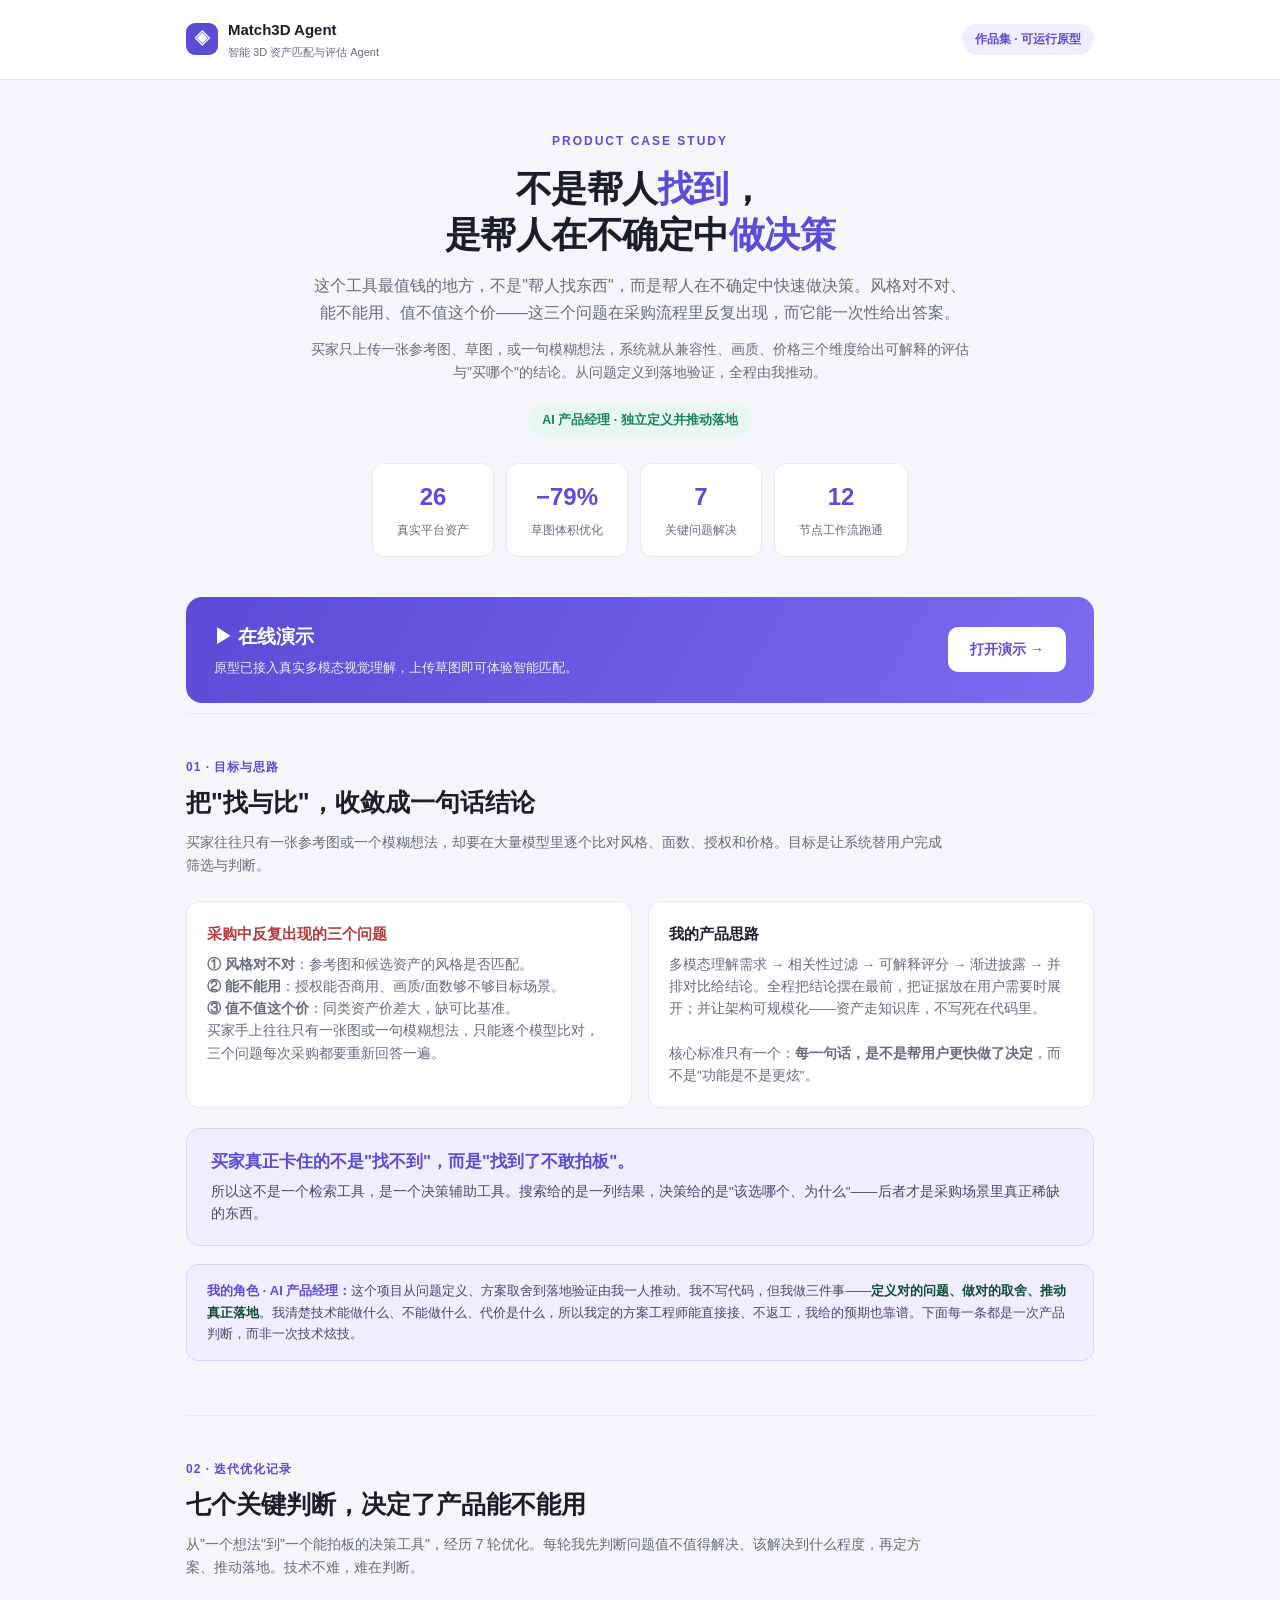
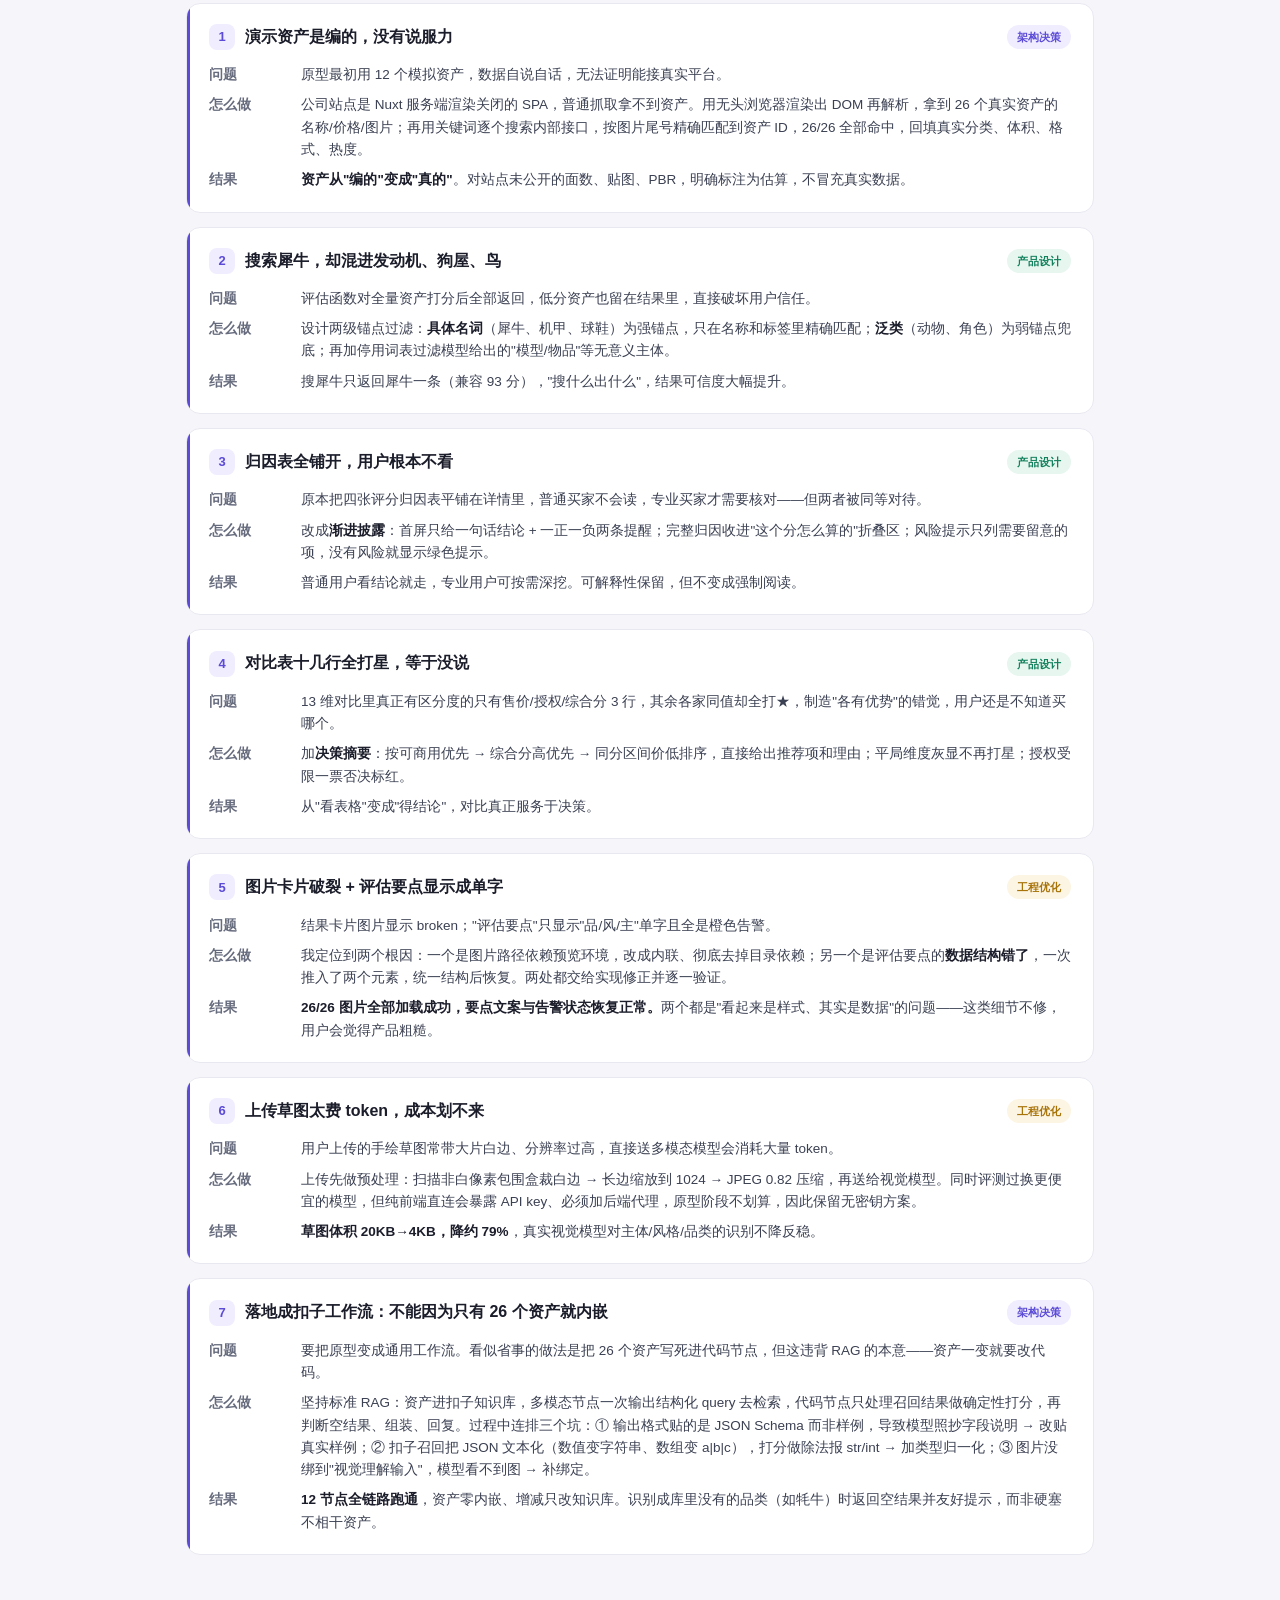
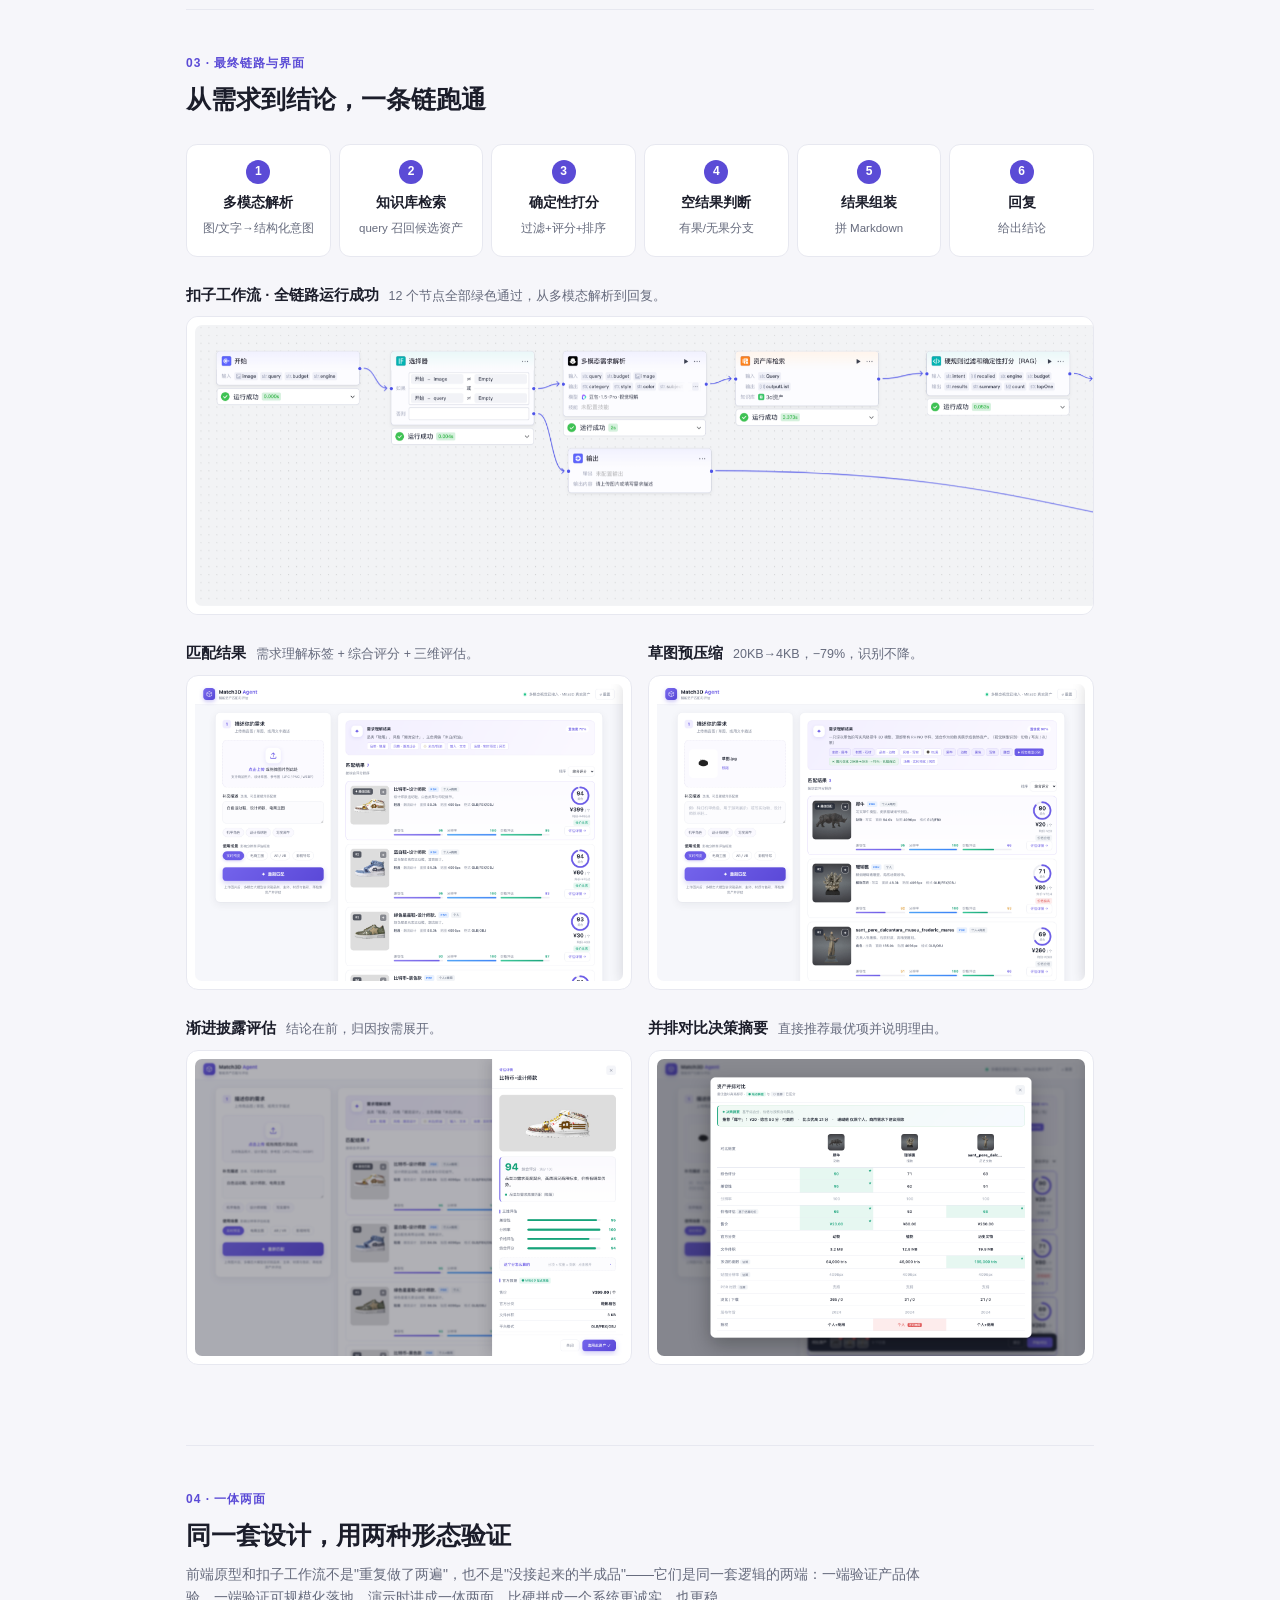
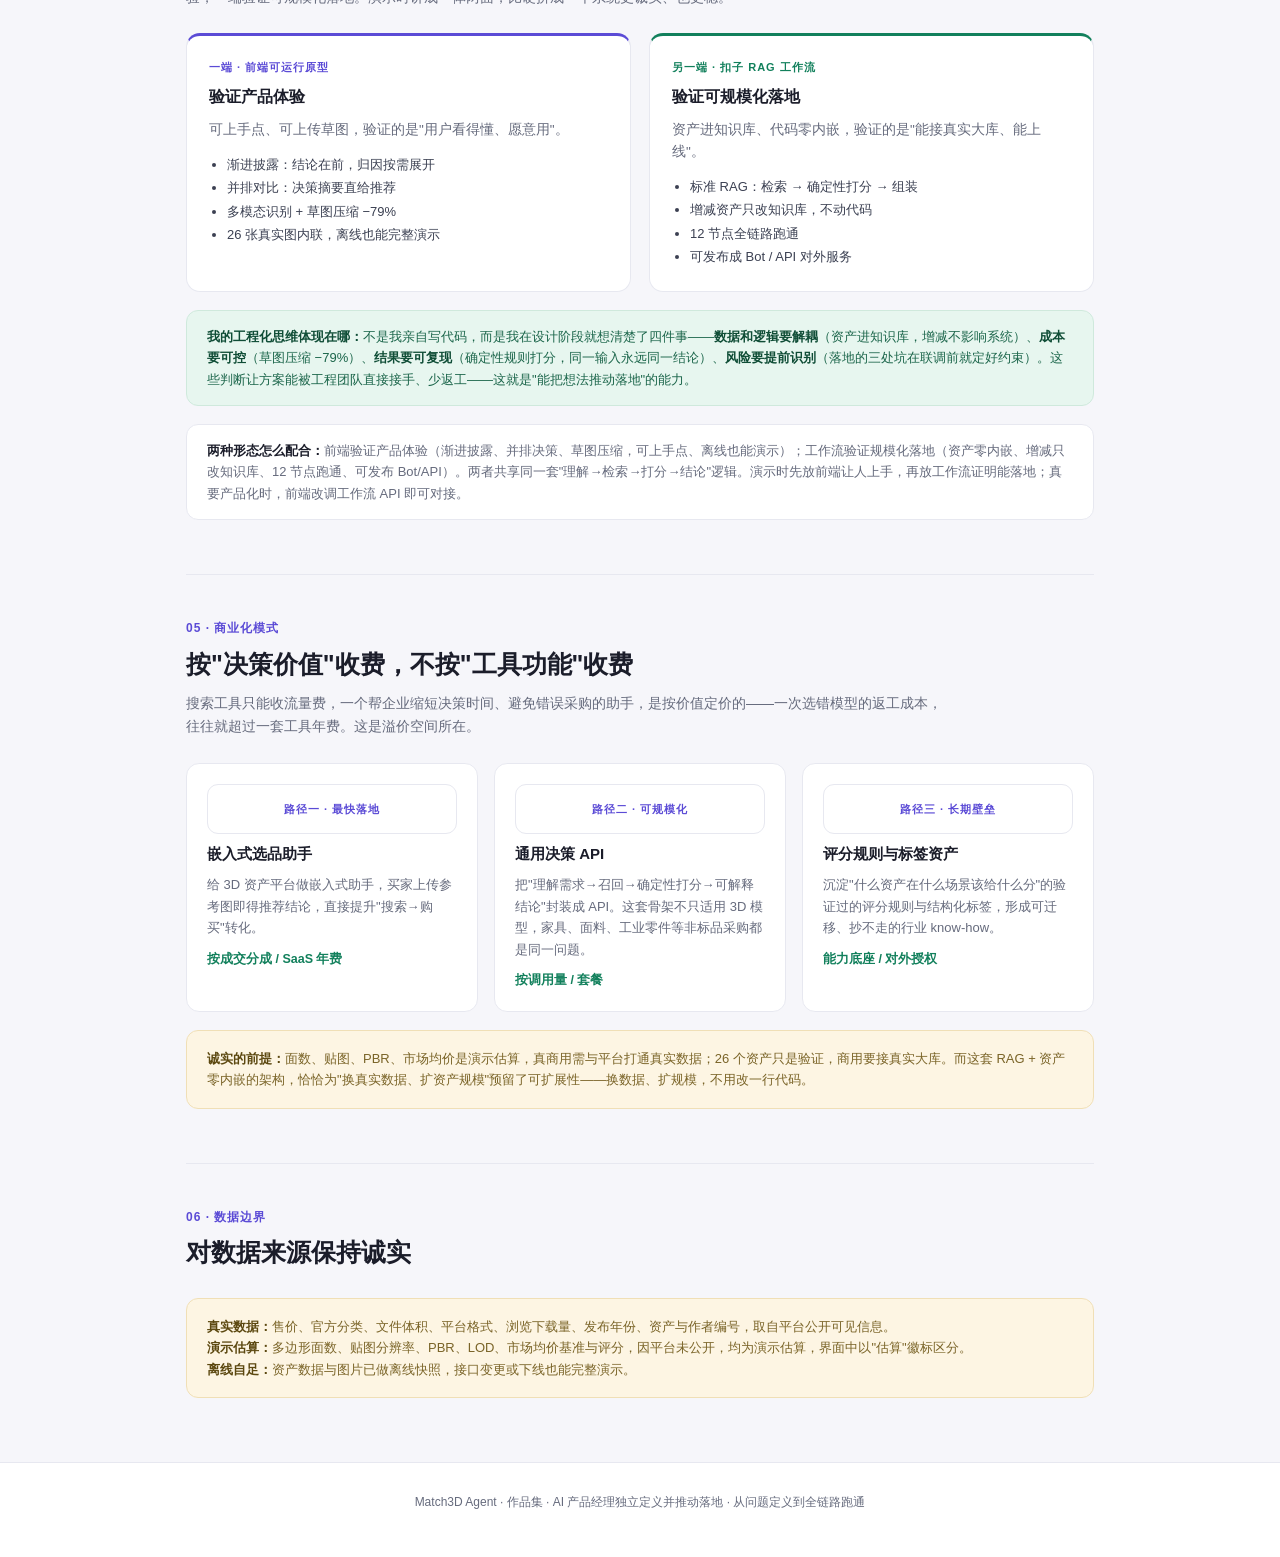
==== portfolio/index.html @ c308dc73 "Add files via upload" ====
<!DOCTYPE html>
<html lang="zh-CN">
<head>
<meta charset="UTF-8">
<meta name="viewport" content="width=device-width, initial-scale=1.0">
<title>Match3D Agent · 作品集 | 智能 3D 资产匹配与评估</title>
<style>
  :root{
    --ink:#1b1d2a; --muted:#666b7d; --line:#e7e8f0; --primary:#5b4bd6;
    --primary-soft:#f0edff; --green:#12805c; --green-soft:#e7f6ef;
    --amber:#a8740a; --amber-soft:#fdf5e3; --bg:#f6f6fa; --white:#fff;
  }
  *{box-sizing:border-box}
  body{margin:0;background:var(--bg);color:var(--ink);
    font-family:-apple-system,BlinkMacSystemFont,"Segoe UI","PingFang SC","Microsoft YaHei",sans-serif;
    line-height:1.65;-webkit-font-smoothing:antialiased}
  .wrap{max-width:960px;margin:0 auto;padding:0 26px}

  header{background:var(--white);border-bottom:1px solid var(--line)}
  .head-in{max-width:960px;margin:0 auto;padding:18px 26px;display:flex;align-items:center;justify-content:space-between}
  .brand{display:flex;align-items:center;gap:10px;font-weight:700;font-size:15px}
  .logo{width:32px;height:32px;border-radius:9px;background:var(--primary);color:#fff;display:flex;align-items:center;justify-content:center;font-size:16px}
  .brand small{display:block;font-size:11px;font-weight:400;color:var(--muted)}
  .head-tag{font-size:12px;color:var(--primary);background:var(--primary-soft);padding:6px 13px;border-radius:20px;font-weight:600}

  .hero{padding:52px 0 40px;text-align:center}
  .eyebrow{font-size:12px;color:var(--primary);font-weight:700;letter-spacing:2px;margin-bottom:14px}
  .hero h1{font-size:36px;line-height:1.3;margin:0 0 14px;letter-spacing:-.5px}
  .hero h1 em{font-style:normal;color:var(--primary)}
  .lede{font-size:16px;color:var(--muted);max-width:660px;margin:0 auto 20px}
  .role{display:inline-block;font-size:12.5px;color:var(--green);background:var(--green-soft);padding:6px 15px;border-radius:20px;font-weight:600}
  .metrics{display:flex;justify-content:center;gap:12px;flex-wrap:wrap;margin-top:26px}
  .metric{background:var(--white);border:1px solid var(--line);border-radius:12px;padding:13px 24px;min-width:118px}
  .metric b{display:block;font-size:24px;color:var(--primary);font-variant-numeric:tabular-nums}
  .metric span{font-size:12px;color:var(--muted)}

  /* 演示入口 */
  .demo{max-width:960px;margin:0 auto;padding:0 26px}
  .demo-box{background:linear-gradient(120deg,#5b4bd6,#7a6bef);border-radius:16px;padding:24px 28px;color:#fff;
    display:flex;align-items:center;justify-content:space-between;gap:20px;flex-wrap:wrap}
  .demo-box h3{margin:0 0 5px;font-size:19px}
  .demo-box p{margin:0;font-size:13px;opacity:.9;max-width:560px}
  .demo-btn{display:inline-block;background:#fff;color:var(--primary);font-weight:700;font-size:14px;
    padding:11px 22px;border-radius:10px;text-decoration:none;white-space:nowrap}
  .demo-btn.pending{background:rgba(255,255,255,.2);color:#fff;cursor:default}

  section{padding:44px 0;border-top:1px solid var(--line);margin-top:10px}
  .sec-head{margin-bottom:24px}
  .sec-head .no{font-size:12px;color:var(--primary);font-weight:700;letter-spacing:1px}
  .sec-head h2{font-size:25px;margin:5px 0 7px}
  .sec-head p{color:var(--muted);margin:0;max-width:760px;font-size:14px}

  .goal{display:grid;grid-template-columns:1fr 1fr;gap:16px}
  .goal .card{background:var(--white);border:1px solid var(--line);border-radius:13px;padding:20px}
  .goal .card h3{margin:0 0 7px;font-size:15px}
  .goal .card p{margin:0;color:var(--muted);font-size:13.5px}
  .goal .pain h3{color:#b23b3b}

  /* 问题-解法卡片 */
  .issues{display:flex;flex-direction:column;gap:14px}
  .issue{background:var(--white);border:1px solid var(--line);border-radius:14px;padding:20px 22px;position:relative;overflow:hidden}
  .issue::before{content:"";position:absolute;left:0;top:0;bottom:0;width:3px;background:var(--primary)}
  .issue .top{display:flex;align-items:center;gap:10px;margin-bottom:14px}
  .issue .idx{flex:none;width:26px;height:26px;border-radius:8px;background:var(--primary-soft);color:var(--primary);
    font-size:13px;font-weight:700;display:flex;align-items:center;justify-content:center}
  .issue .top h3{margin:0;font-size:16px}
  .issue .tag{margin-left:auto;font-size:11px;padding:3px 10px;border-radius:12px;font-weight:600;white-space:nowrap}
  .tag.product{background:var(--green-soft);color:var(--green)}
  .tag.eng{background:var(--amber-soft);color:var(--amber)}
  .tag.arch{background:var(--primary-soft);color:var(--primary)}
  .rows{display:grid;grid-template-columns:78px 1fr;gap:8px 14px;font-size:13.5px}
  .rows .k{color:var(--muted);font-weight:600}
  .rows .v{color:#3b4052}
  .rows .v b{color:var(--ink)}

  .flow{display:flex;gap:8px;flex-wrap:wrap;align-items:stretch}
  .step{flex:1;min-width:120px;background:var(--white);border:1px solid var(--line);border-radius:11px;padding:15px;text-align:center}
  .step .n{width:24px;height:24px;border-radius:50%;background:var(--primary);color:#fff;display:flex;align-items:center;justify-content:center;margin:0 auto 8px;font-size:12px;font-weight:700}
  .step b{font-size:13.5px;display:block}
  .step span{font-size:11.5px;color:var(--muted)}

  .shot{margin-bottom:26px}
  .shot-bar{display:flex;align-items:baseline;gap:10px;margin-bottom:9px;flex-wrap:wrap}
  .shot-bar h3{font-size:15px;margin:0}
  .shot-bar p{font-size:12.5px;color:var(--muted);margin:0}
  .shot-img{background:var(--white);border:1px solid var(--line);border-radius:12px;padding:8px;overflow:hidden}
  .shot-img img{display:block;width:100%;border-radius:7px}
  .shot-img.scroll{overflow-x:auto}
  .shot-img.scroll img{width:1400px;max-width:none}
  .two{display:grid;grid-template-columns:1fr 1fr;gap:16px}

  .note{background:var(--amber-soft);border:1px solid #f0dfb6;border-radius:12px;padding:17px 20px;font-size:13px;color:#7a6428}
  .note b{color:#5c4810}

  .decide{background:var(--primary-soft);border:1px solid #d9d2ff;border-radius:14px;padding:20px 24px;margin-top:20px}
  .decide .big{font-size:17px;font-weight:700;color:var(--primary);line-height:1.5;margin-bottom:6px}
  .decide p{font-size:13.5px;color:#4b4570;margin:0}
  .three-q{display:grid;grid-template-columns:repeat(3,1fr);gap:14px;margin-top:18px}
  .three-q .q{background:var(--white);border:1px solid var(--line);border-radius:12px;padding:16px 18px}
  .three-q .q .qn{font-size:11px;color:var(--primary);font-weight:700;letter-spacing:1px}
  .three-q .q h4{margin:6px 0 4px;font-size:15px}
  .three-q .q p{margin:0;font-size:12.5px;color:var(--muted)}
  .twoface{display:grid;grid-template-columns:1fr 1fr;gap:18px}
  .face{border-radius:14px;padding:22px;border:1px solid var(--line);background:var(--white)}
  .face.f-ux{border-top:3px solid var(--primary)}
  .face.f-flow{border-top:3px solid var(--green)}
  .face .cap{font-size:11px;font-weight:700;letter-spacing:1px;margin-bottom:8px}
  .face.f-ux .cap{color:var(--primary)}
  .face.f-flow .cap{color:var(--green)}
  .face h3{margin:0 0 8px;font-size:16px}
  .face p{margin:0 0 12px;font-size:13.5px;color:var(--muted)}
  .face ul{margin:0;padding-left:18px;font-size:13px;color:#3b4052;line-height:1.8}
  .bridge{margin-top:18px;background:var(--green-soft);border:1px solid #cfe9dc;border-radius:12px;padding:15px 20px;font-size:13px;color:#1c664b}
  .bridge b{color:#0f4d36}
  .biz-grid{display:grid;grid-template-columns:repeat(3,1fr);gap:16px}
  .biz-card{background:var(--white);border:1px solid var(--line);border-radius:13px;padding:20px}
  .biz-card .step{font-size:11px;font-weight:700;color:var(--primary);letter-spacing:1px}
  .biz-card h3{margin:8px 0;font-size:15px}
  .biz-card p{margin:0 0 10px;font-size:13px;color:var(--muted)}
  .biz-card .how{font-size:12.5px;color:var(--green);font-weight:600}

  footer{padding:30px 0 44px;text-align:center;color:var(--muted);font-size:12px;border-top:1px solid var(--line);background:var(--white);margin-top:20px}

  @media(max-width:680px){
    .hero h1{font-size:27px}.goal,.two{grid-template-columns:1fr}
    .rows{grid-template-columns:1fr;gap:2px}.rows .v{margin-bottom:8px}
    .metric{min-width:100px;padding:11px 16px}
    .three-q,.biz-grid,.twoface{grid-template-columns:1fr}
  }
</style>
</head>
<body data-demo-url="https://asset-match-agent.app.workbuddy.host/?sharecode=IWWADXEH6T">
<header>
  <div class="head-in">
    <div class="brand"><span class="logo">◈</span><div>Match3D Agent<small>智能 3D 资产匹配与评估 Agent</small></div></div>
    <span class="head-tag">作品集 · 可运行原型</span>
  </div>
</header>

<div class="hero wrap">
  <div class="eyebrow">PRODUCT CASE STUDY</div>
  <h1>不是帮人<em>找到</em>，<br>是帮人在不确定中<em>做决策</em></h1>
  <p class="lede">这个工具最值钱的地方，不是"帮人找东西"，而是帮人在不确定中快速做决策。风格对不对、能不能用、值不值这个价——这三个问题在采购流程里反复出现，而它能一次性给出答案。</p>
  <p class="lede" style="font-size:14px;margin-top:-8px">买家只上传一张参考图、草图，或一句模糊想法，系统就从兼容性、画质、价格三个维度给出可解释的评估与"买哪个"的结论。从问题定义到落地验证，全程由我推动。</p>
  <span class="role">AI 产品经理 · 独立定义并推动落地</span>
  <div class="metrics">
    <div class="metric"><b>26</b><span>真实平台资产</span></div>
    <div class="metric"><b>−79%</b><span>草图体积优化</span></div>
    <div class="metric"><b>7</b><span>关键问题解决</span></div>
    <div class="metric"><b>12</b><span>节点工作流跑通</span></div>
  </div>
</div>

<div class="demo">
  <div class="demo-box">
    <div>
      <h3>▶ 在线演示</h3>
      <p id="demoDesc">原型已接入真实多模态视觉理解，上传草图即可体验智能匹配。</p>
    </div>
    <a class="demo-btn" id="demoBtn" href="https://asset-match-agent.app.workbuddy.host/?sharecode=IWWADXEH6T" target="_blank" rel="noopener">打开演示 →</a>
  </div>
</div>

<div class="wrap">
  <section>
    <div class="sec-head"><div class="no">01 · 目标与思路</div><h2>把"找与比"，收敛成一句话结论</h2>
      <p>买家往往只有一张参考图或一个模糊想法，却要在大量模型里逐个比对风格、面数、授权和价格。目标是让系统替用户完成筛选与判断。</p></div>
    <div class="goal">
      <div class="card pain"><h3>采购中反复出现的三个问题</h3><p><b>① 风格对不对</b>：参考图和候选资产的风格是否匹配。<br><b>② 能不能用</b>：授权能否商用、画质/面数够不够目标场景。<br><b>③ 值不值这个价</b>：同类资产价差大，缺可比基准。<br>买家手上往往只有一张图或一句模糊想法，只能逐个模型比对，三个问题每次采购都要重新回答一遍。</p></div>
      <div class="card"><h3>我的产品思路</h3><p>多模态理解需求 → 相关性过滤 → 可解释评分 → 渐进披露 → 并排对比给结论。全程把结论摆在最前，把证据放在用户需要时展开；并让架构可规模化——资产走知识库，不写死在代码里。<br><br>核心标准只有一个：<b>每一句话，是不是帮用户更快做了决定</b>，而不是"功能是不是更炫"。</p></div>
    </div>
    <div class="decide">
      <div class="big">买家真正卡住的不是"找不到"，而是"找到了不敢拍板"。</div>
      <p>所以这不是一个检索工具，是一个决策辅助工具。搜索给的是一列结果，决策给的是"该选哪个、为什么"——后者才是采购场景里真正稀缺的东西。</p>
    </div>
    <div class="bridge" style="background:var(--primary-soft);border-color:#d9d2ff;color:#4b4570">
      <b style="color:var(--primary)">我的角色 · AI 产品经理：</b>这个项目从问题定义、方案取舍到落地验证由我一人推动。我不写代码，但我做三件事——<b>定义对的问题、做对的取舍、推动真正落地</b>。我清楚技术能做什么、不能做什么、代价是什么，所以我定的方案工程师能直接接、不返工，我给的预期也靠谱。下面每一条都是一次产品判断，而非一次技术炫技。
    </div>
  </section>

  <section>
    <div class="sec-head"><div class="no">02 · 迭代优化记录</div><h2>七个关键判断，决定了产品能不能用</h2>
      <p>从"一个想法"到"一个能拍板的决策工具"，经历 7 轮优化。每轮我先判断问题值不值得解决、该解决到什么程度，再定方案、推动落地。技术不难，难在判断。</p></div>
    <div class="issues">

      <div class="issue">
        <div class="top"><span class="idx">1</span><h3>演示资产是编的，没有说服力</h3><span class="tag arch">架构决策</span></div>
        <div class="rows">
          <div class="k">问题</div><div class="v">原型最初用 12 个模拟资产，数据自说自话，无法证明能接真实平台。</div>
          <div class="k">怎么做</div><div class="v">公司站点是 Nuxt 服务端渲染关闭的 SPA，普通抓取拿不到资产。用无头浏览器渲染出 DOM 再解析，拿到 26 个真实资产的名称/价格/图片；再用关键词逐个搜索内部接口，按图片尾号精确匹配到资产 ID，26/26 全部命中，回填真实分类、体积、格式、热度。</div>
          <div class="k">结果</div><div class="v"><b>资产从"编的"变成"真的"</b>。对站点未公开的面数、贴图、PBR，明确标注为估算，不冒充真实数据。</div>
        </div>
      </div>

      <div class="issue">
        <div class="top"><span class="idx">2</span><h3>搜索犀牛，却混进发动机、狗屋、鸟</h3><span class="tag product">产品设计</span></div>
        <div class="rows">
          <div class="k">问题</div><div class="v">评估函数对全量资产打分后全部返回，低分资产也留在结果里，直接破坏用户信任。</div>
          <div class="k">怎么做</div><div class="v">设计两级锚点过滤：<b>具体名词</b>（犀牛、机甲、球鞋）为强锚点，只在名称和标签里精确匹配；<b>泛类</b>（动物、角色）为弱锚点兜底；再加停用词表过滤模型给出的"模型/物品"等无意义主体。</div>
          <div class="k">结果</div><div class="v">搜犀牛只返回犀牛一条（兼容 93 分），"搜什么出什么"，结果可信度大幅提升。</div>
        </div>
      </div>

      <div class="issue">
        <div class="top"><span class="idx">3</span><h3>归因表全铺开，用户根本不看</h3><span class="tag product">产品设计</span></div>
        <div class="rows">
          <div class="k">问题</div><div class="v">原本把四张评分归因表平铺在详情里，普通买家不会读，专业买家才需要核对——但两者被同等对待。</div>
          <div class="k">怎么做</div><div class="v">改成<b>渐进披露</b>：首屏只给一句话结论 + 一正一负两条提醒；完整归因收进"这个分怎么算的"折叠区；风险提示只列需要留意的项，没有风险就显示绿色提示。</div>
          <div class="k">结果</div><div class="v">普通用户看结论就走，专业用户可按需深挖。可解释性保留，但不变成强制阅读。</div>
        </div>
      </div>

      <div class="issue">
        <div class="top"><span class="idx">4</span><h3>对比表十几行全打星，等于没说</h3><span class="tag product">产品设计</span></div>
        <div class="rows">
          <div class="k">问题</div><div class="v">13 维对比里真正有区分度的只有售价/授权/综合分 3 行，其余各家同值却全打★，制造"各有优势"的错觉，用户还是不知道买哪个。</div>
          <div class="k">怎么做</div><div class="v">加<b>决策摘要</b>：按可商用优先 → 综合分高优先 → 同分区间价低排序，直接给出推荐项和理由；平局维度灰显不再打星；授权受限一票否决标红。</div>
          <div class="k">结果</div><div class="v">从"看表格"变成"得结论"，对比真正服务于决策。</div>
        </div>
      </div>

      <div class="issue">
        <div class="top"><span class="idx">5</span><h3>图片卡片破裂 + 评估要点显示成单字</h3><span class="tag eng">工程优化</span></div>
        <div class="rows">
          <div class="k">问题</div><div class="v">结果卡片图片显示 broken；"评估要点"只显示"品/风/主"单字且全是橙色告警。</div>
          <div class="k">怎么做</div><div class="v">我定位到两个根因：一个是图片路径依赖预览环境，改成内联、彻底去掉目录依赖；另一个是评估要点的<b>数据结构错了</b>，一次推入了两个元素，统一结构后恢复。两处都交给实现修正并逐一验证。</div>
          <div class="k">结果</div><div class="v"><b>26/26 图片全部加载成功，要点文案与告警状态恢复正常。</b>两个都是"看起来是样式、其实是数据"的问题——这类细节不修，用户会觉得产品粗糙。</div>
        </div>
      </div>

      <div class="issue">
        <div class="top"><span class="idx">6</span><h3>上传草图太费 token，成本划不来</h3><span class="tag eng">工程优化</span></div>
        <div class="rows">
          <div class="k">问题</div><div class="v">用户上传的手绘草图常带大片白边、分辨率过高，直接送多模态模型会消耗大量 token。</div>
          <div class="k">怎么做</div><div class="v">上传先做预处理：扫描非白像素包围盒裁白边 → 长边缩放到 1024 → JPEG 0.82 压缩，再送给视觉模型。同时评测过换更便宜的模型，但纯前端直连会暴露 API key、必须加后端代理，原型阶段不划算，因此保留无密钥方案。</div>
          <div class="k">结果</div><div class="v"><b>草图体积 20KB→4KB，降约 79%</b>，真实视觉模型对主体/风格/品类的识别不降反稳。</div>
        </div>
      </div>

      <div class="issue">
        <div class="top"><span class="idx">7</span><h3>落地成扣子工作流：不能因为只有 26 个资产就内嵌</h3><span class="tag arch">架构决策</span></div>
        <div class="rows">
          <div class="k">问题</div><div class="v">要把原型变成通用工作流。看似省事的做法是把 26 个资产写死进代码节点，但这违背 RAG 的本意——资产一变就要改代码。</div>
          <div class="k">怎么做</div><div class="v">坚持标准 RAG：资产进扣子知识库，多模态节点一次输出结构化 query 去检索，代码节点只处理召回结果做确定性打分，再判断空结果、组装、回复。过程中连排三个坑：① 输出格式贴的是 JSON Schema 而非样例，导致模型照抄字段说明 → 改贴真实样例；② 扣子召回把 JSON 文本化（数值变字符串、数组变 a|b|c），打分做除法报 str/int → 加类型归一化；③ 图片没绑到"视觉理解输入"，模型看不到图 → 补绑定。</div>
          <div class="k">结果</div><div class="v"><b>12 节点全链路跑通</b>，资产零内嵌、增减只改知识库。识别成库里没有的品类（如牦牛）时返回空结果并友好提示，而非硬塞不相干资产。</div>
        </div>
      </div>

    </div>
  </section>

  <section>
    <div class="sec-head"><div class="no">03 · 最终链路与界面</div><h2>从需求到结论，一条链跑通</h2></div>
    <div class="flow">
      <div class="step"><div class="n">1</div><b>多模态解析</b><span>图/文字→结构化意图</span></div>
      <div class="step"><div class="n">2</div><b>知识库检索</b><span>query 召回候选资产</span></div>
      <div class="step"><div class="n">3</div><b>确定性打分</b><span>过滤+评分+排序</span></div>
      <div class="step"><div class="n">4</div><b>空结果判断</b><span>有果/无果分支</span></div>
      <div class="step"><div class="n">5</div><b>结果组装</b><span>拼 Markdown</span></div>
      <div class="step"><div class="n">6</div><b>回复</b><span>给出结论</span></div>
    </div>
    <div style="height:26px"></div>
    <div class="shot">
      <div class="shot-bar"><h3>扣子工作流 · 全链路运行成功</h3><p>12 个节点全部绿色通过，从多模态解析到回复。</p></div>
      <div class="shot-img scroll"><img src="shots/6-coze-workflow.png" alt="扣子工作流全链路"></div>
    </div>
    <div class="two">
      <div class="shot">
        <div class="shot-bar"><h3>匹配结果</h3><p>需求理解标签 + 综合评分 + 三维评估。</p></div>
        <div class="shot-img"><img src="shots/2-results.png" alt="匹配结果"></div>
      </div>
      <div class="shot">
        <div class="shot-bar"><h3>草图预压缩</h3><p>20KB→4KB，−79%，识别不降。</p></div>
        <div class="shot-img"><img src="shots/5-sketch-compress.png" alt="草图压缩"></div>
      </div>
    </div>
    <div class="two">
      <div class="shot">
        <div class="shot-bar"><h3>渐进披露评估</h3><p>结论在前，归因按需展开。</p></div>
        <div class="shot-img"><img src="shots/3-drawer.png" alt="评估抽屉"></div>
      </div>
      <div class="shot">
        <div class="shot-bar"><h3>并排对比决策摘要</h3><p>直接推荐最优项并说明理由。</p></div>
        <div class="shot-img"><img src="shots/4-compare.png" alt="对比决策"></div>
      </div>
    </div>
  </section>

  <section>
    <div class="sec-head"><div class="no">04 · 一体两面</div><h2>同一套设计，用两种形态验证</h2>
      <p>前端原型和扣子工作流不是"重复做了两遍"，也不是"没接起来的半成品"——它们是同一套逻辑的两端：一端验证产品体验，一端验证可规模化落地。演示时讲成一体两面，比硬拼成一个系统更诚实、也更稳。</p></div>
    <div class="twoface">
      <div class="face f-ux">
        <div class="cap">一端 · 前端可运行原型</div>
        <h3>验证产品体验</h3>
        <p>可上手点、可上传草图，验证的是"用户看得懂、愿意用"。</p>
        <ul>
          <li>渐进披露：结论在前，归因按需展开</li>
          <li>并排对比：决策摘要直给推荐</li>
          <li>多模态识别 + 草图压缩 −79%</li>
          <li>26 张真实图内联，离线也能完整演示</li>
        </ul>
      </div>
      <div class="face f-flow">
        <div class="cap">另一端 · 扣子 RAG 工作流</div>
        <h3>验证可规模化落地</h3>
        <p>资产进知识库、代码零内嵌，验证的是"能接真实大库、能上线"。</p>
        <ul>
          <li>标准 RAG：检索 → 确定性打分 → 组装</li>
          <li>增减资产只改知识库，不动代码</li>
          <li>12 节点全链路跑通</li>
          <li>可发布成 Bot / API 对外服务</li>
        </ul>
      </div>
    </div>
    <div class="bridge"><b>我的工程化思维体现在哪：</b>不是我亲自写代码，而是我在设计阶段就想清楚了四件事——<b>数据和逻辑要解耦</b>（资产进知识库，增减不影响系统）、<b>成本要可控</b>（草图压缩 −79%）、<b>结果要可复现</b>（确定性规则打分，同一输入永远同一结论）、<b>风险要提前识别</b>（落地的三处坑在联调前就定好约束）。这些判断让方案能被工程团队直接接手、少返工——这就是"能把想法推动落地"的能力。</div>
    <div class="bridge" style="background:var(--white);border-color:var(--line);color:var(--muted)"><b style="color:var(--ink)">两种形态怎么配合：</b>前端验证产品体验（渐进披露、并排决策、草图压缩，可上手点、离线也能演示）；工作流验证规模化落地（资产零内嵌、增减只改知识库、12 节点跑通、可发布 Bot/API）。两者共享同一套"理解→检索→打分→结论"逻辑。演示时先放前端让人上手，再放工作流证明能落地；真要产品化时，前端改调工作流 API 即可对接。</div>
  </section>

  <section>
    <div class="sec-head"><div class="no">05 · 商业化模式</div><h2>按"决策价值"收费，不按"工具功能"收费</h2>
      <p>搜索工具只能收流量费，一个帮企业缩短决策时间、避免错误采购的助手，是按价值定价的——一次选错模型的返工成本，往往就超过一套工具年费。这是溢价空间所在。</p></div>
    <div class="biz-grid">
      <div class="biz-card">
        <div class="step">路径一 · 最快落地</div>
        <h3>嵌入式选品助手</h3>
        <p>给 3D 资产平台做嵌入式助手，买家上传参考图即得推荐结论，直接提升"搜索→购买"转化。</p>
        <div class="how">按成交分成 / SaaS 年费</div>
      </div>
      <div class="biz-card">
        <div class="step">路径二 · 可规模化</div>
        <h3>通用决策 API</h3>
        <p>把"理解需求→召回→确定性打分→可解释结论"封装成 API。这套骨架不只适用 3D 模型，家具、面料、工业零件等非标品采购都是同一问题。</p>
        <div class="how">按调用量 / 套餐</div>
      </div>
      <div class="biz-card">
        <div class="step">路径三 · 长期壁垒</div>
        <h3>评分规则与标签资产</h3>
        <p>沉淀"什么资产在什么场景该给什么分"的验证过的评分规则与结构化标签，形成可迁移、抄不走的行业 know-how。</p>
        <div class="how">能力底座 / 对外授权</div>
      </div>
    </div>
    <div class="note" style="margin-top:18px"><b>诚实的前提：</b>面数、贴图、PBR、市场均价是演示估算，真商用需与平台打通真实数据；26 个资产只是验证，商用要接真实大库。而这套 RAG + 资产零内嵌的架构，恰恰为"换真实数据、扩资产规模"预留了可扩展性——换数据、扩规模，不用改一行代码。</div>
  </section>

  <section>
    <div class="sec-head"><div class="no">06 · 数据边界</div><h2>对数据来源保持诚实</h2></div>
    <div class="note"><b>真实数据：</b>售价、官方分类、文件体积、平台格式、浏览下载量、发布年份、资产与作者编号，取自平台公开可见信息。<br>
      <b>演示估算：</b>多边形面数、贴图分辨率、PBR、LOD、市场均价基准与评分，因平台未公开，均为演示估算，界面中以"估算"徽标区分。<br>
      <b>离线自足：</b>资产数据与图片已做离线快照，接口变更或下线也能完整演示。</div>
  </section>
</div>

<footer>Match3D Agent · 作品集 · AI 产品经理独立定义并推动落地 · 从问题定义到全链路跑通</footer>

<script>
  // 演示链接集中在这里：发布成功后把 body 的 data-demo-url 与下方 href 换成真实链接即可
  (function(){
    var url = document.body.getAttribute('data-demo-url') || '';
    var btn = document.getElementById('demoBtn');
    var desc = document.getElementById('demoDesc');
    if (url && url.indexOf('http') === 0) {
      btn.textContent = '打开演示 →';
      btn.className = 'demo-btn';
      btn.href = url;
      desc.textContent = '原型已接入真实多模态视觉理解，上传草图即可体验智能匹配。';
    }
  })();
</script>
</body>
</html>
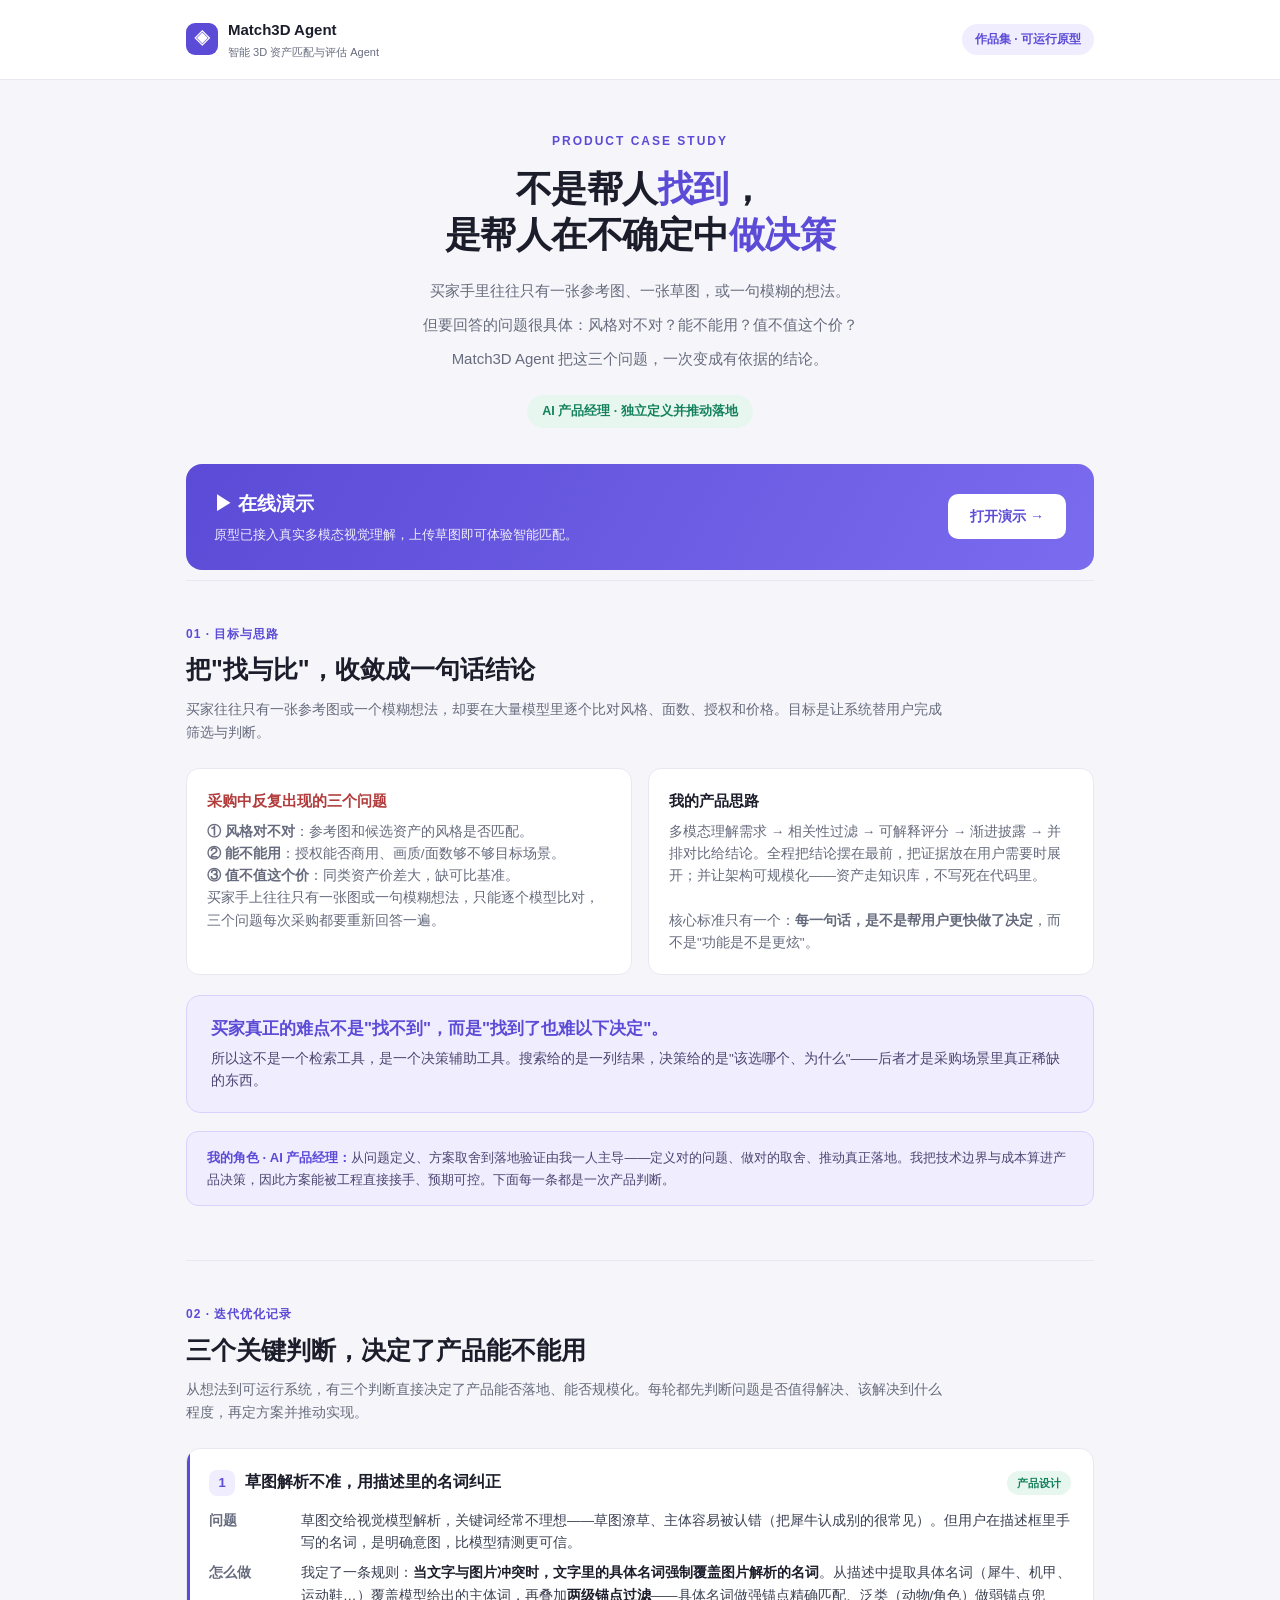
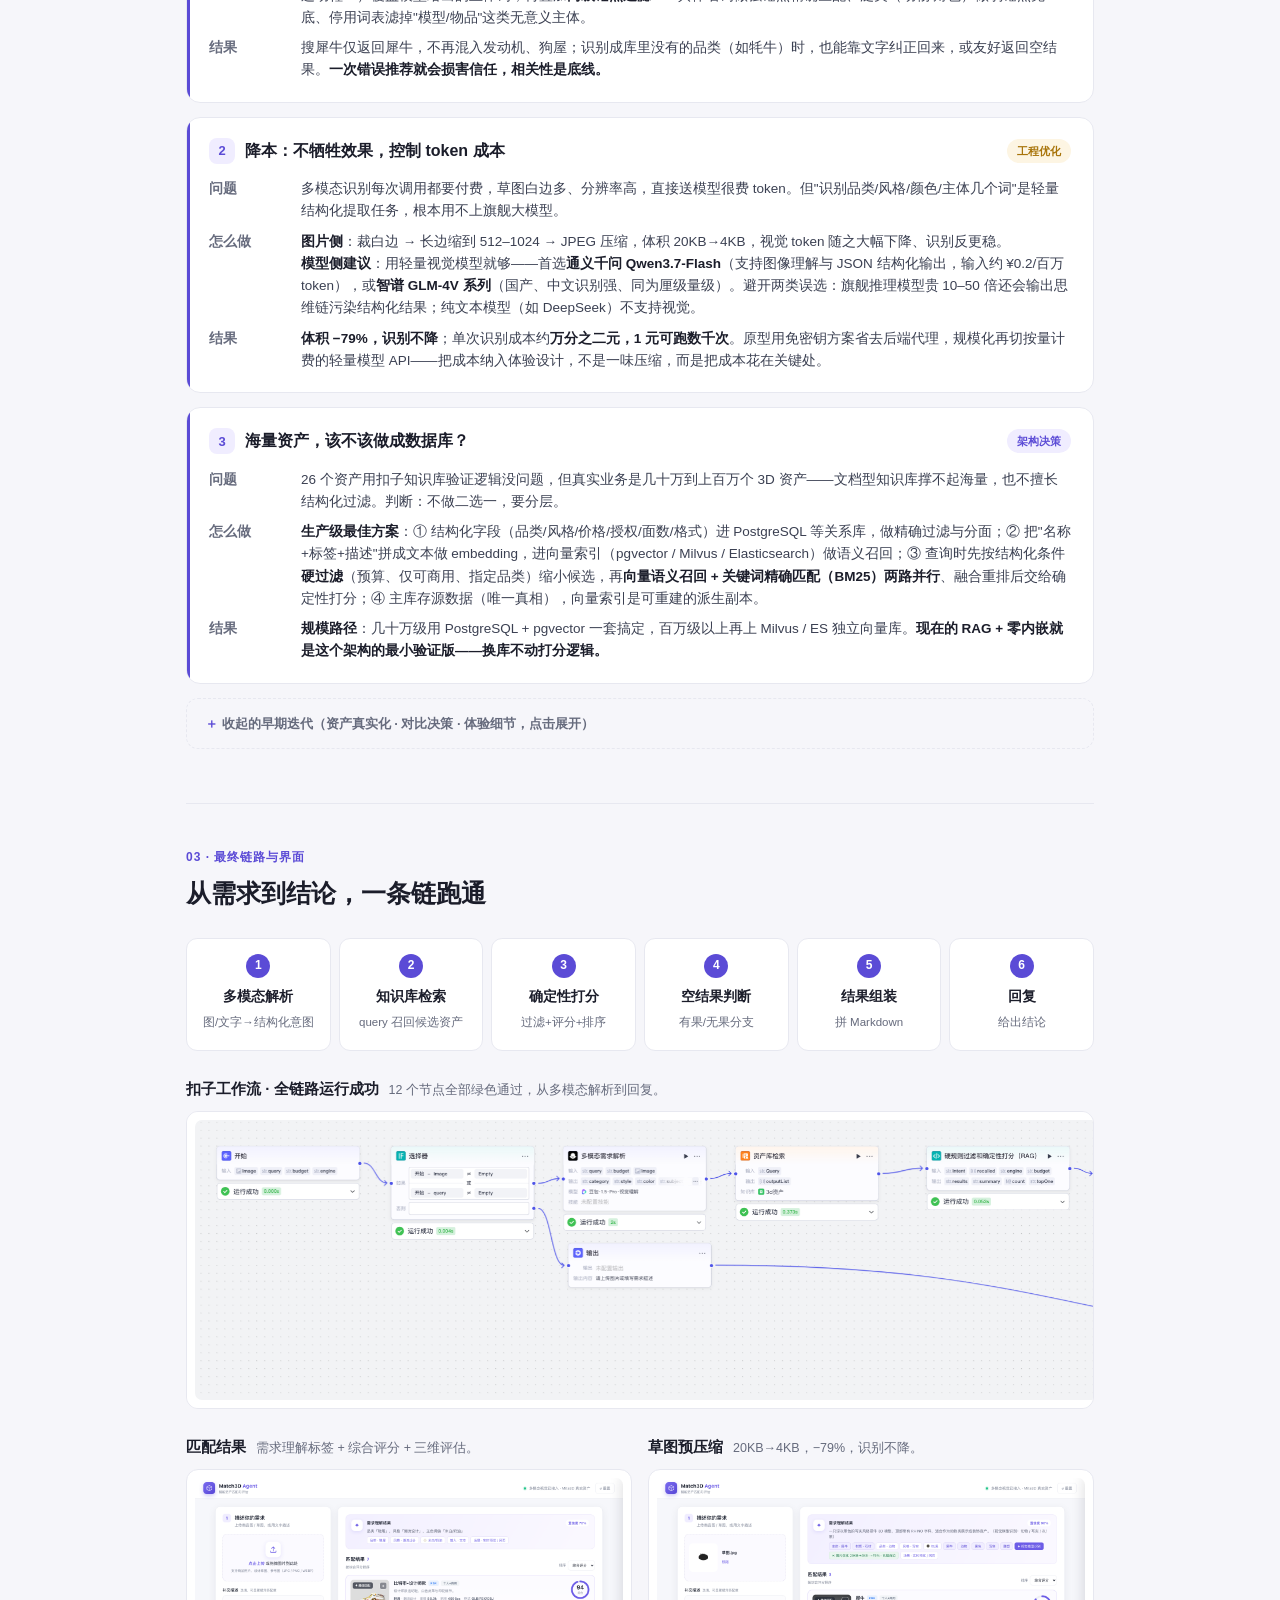
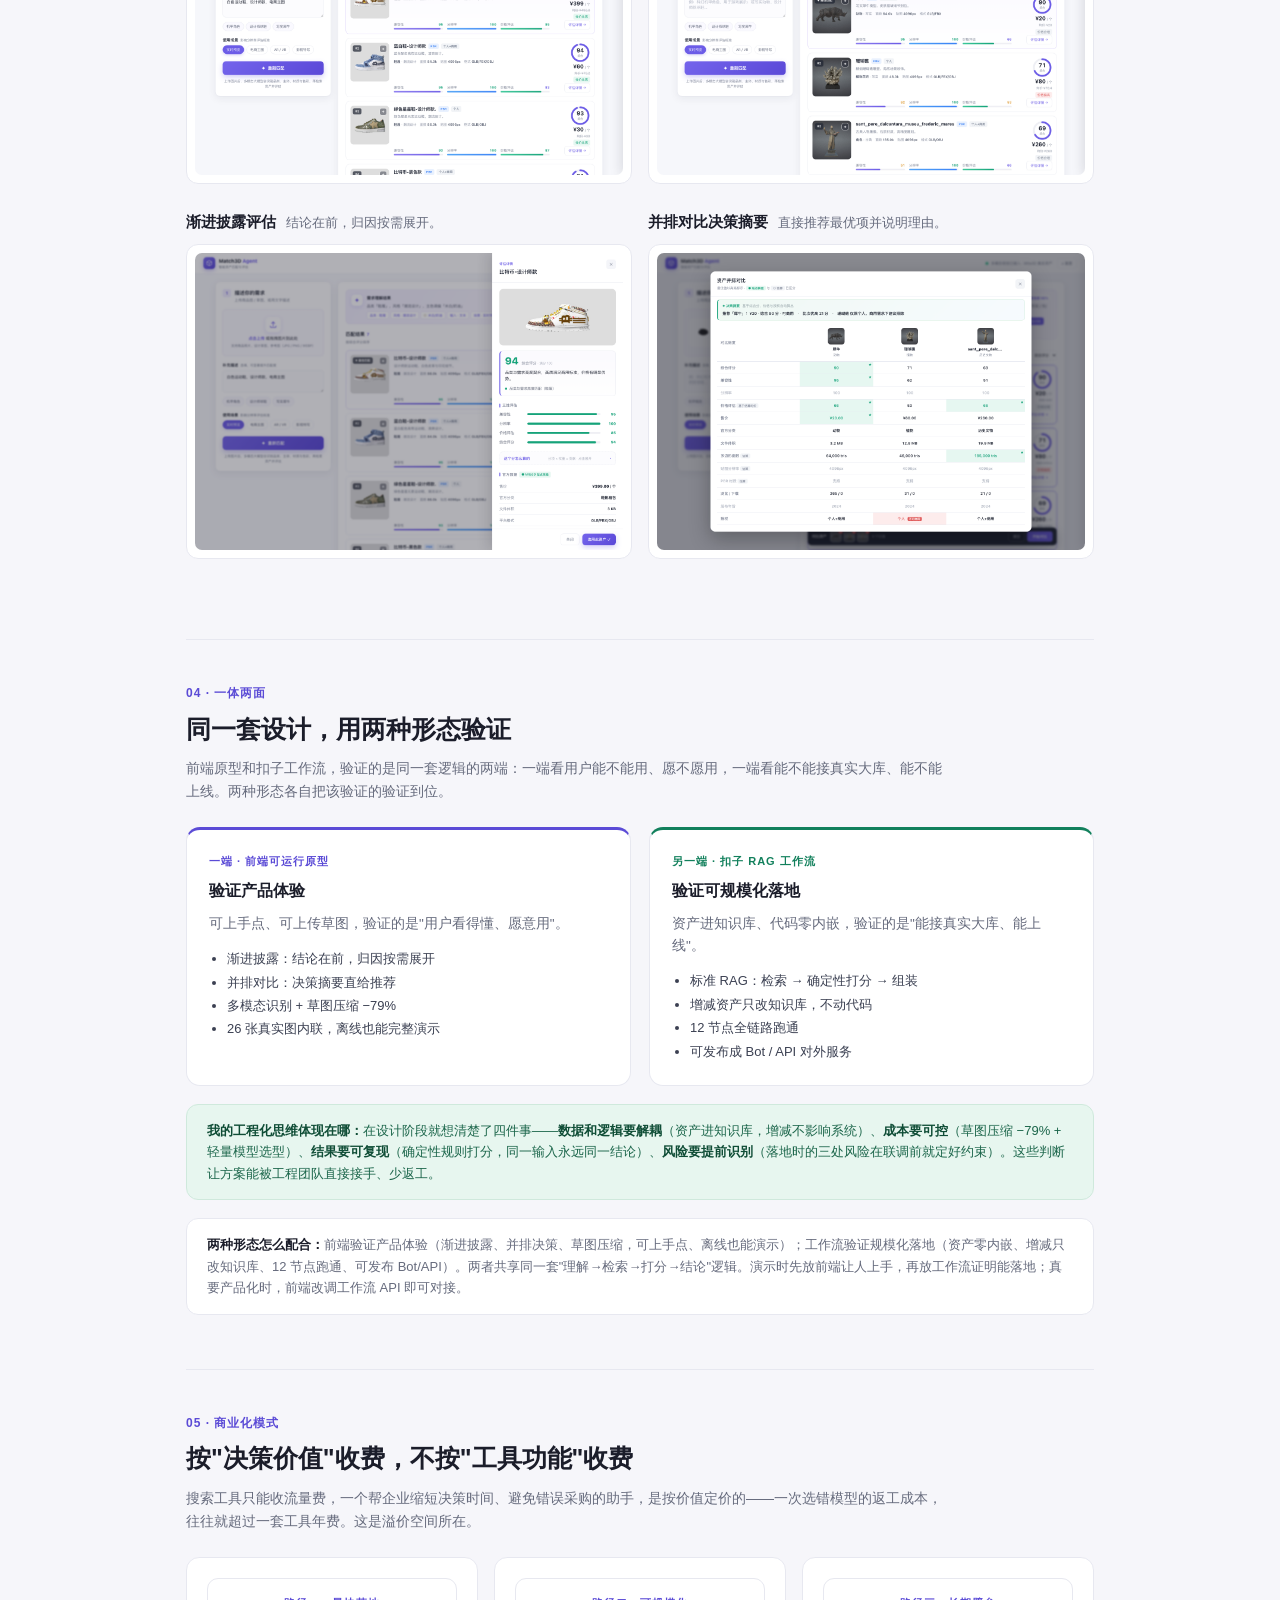
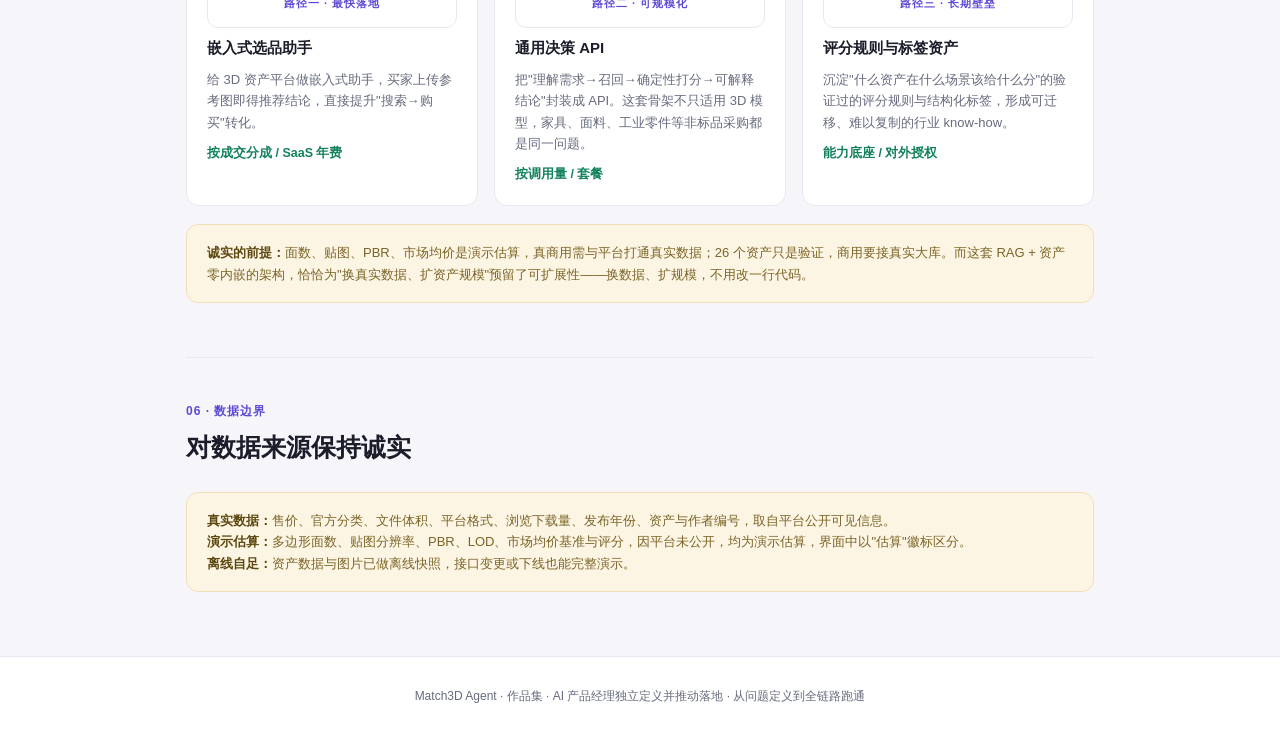
==== commit cd314106: "sync: portfolio/index.html" ====
--- a/portfolio/index.html
+++ b/portfolio/index.html
@@ -23,16 +23,12 @@
   .brand small{display:block;font-size:11px;font-weight:400;color:var(--muted)}
   .head-tag{font-size:12px;color:var(--primary);background:var(--primary-soft);padding:6px 13px;border-radius:20px;font-weight:600}
 
-  .hero{padding:52px 0 40px;text-align:center}
+  .hero{padding:52px 0 36px;text-align:center}
   .eyebrow{font-size:12px;color:var(--primary);font-weight:700;letter-spacing:2px;margin-bottom:14px}
-  .hero h1{font-size:36px;line-height:1.3;margin:0 0 14px;letter-spacing:-.5px}
+  .hero h1{font-size:36px;line-height:1.3;margin:0 0 18px;letter-spacing:-.5px}
   .hero h1 em{font-style:normal;color:var(--primary)}
-  .lede{font-size:16px;color:var(--muted);max-width:660px;margin:0 auto 20px}
-  .role{display:inline-block;font-size:12.5px;color:var(--green);background:var(--green-soft);padding:6px 15px;border-radius:20px;font-weight:600}
-  .metrics{display:flex;justify-content:center;gap:12px;flex-wrap:wrap;margin-top:26px}
-  .metric{background:var(--white);border:1px solid var(--line);border-radius:12px;padding:13px 24px;min-width:118px}
-  .metric b{display:block;font-size:24px;color:var(--primary);font-variant-numeric:tabular-nums}
-  .metric span{font-size:12px;color:var(--muted)}
+  .lede{font-size:15px;color:var(--muted);max-width:680px;margin:0 auto 7px;line-height:1.8}
+  .role{display:inline-block;font-size:12.5px;color:var(--green);background:var(--green-soft);padding:6px 15px;border-radius:20px;font-weight:600;margin-top:16px}
 
   /* 演示入口 */
   .demo{max-width:960px;margin:0 auto;padding:0 26px}
@@ -72,6 +68,13 @@
   .rows .k{color:var(--muted);font-weight:600}
   .rows .v{color:#3b4052}
   .rows .v b{color:var(--ink)}
+  details.more-iter{margin-top:14px;border:1px dashed var(--line);border-radius:12px;padding:0 18px;background:transparent}
+  details.more-iter summary{cursor:pointer;padding:14px 0;font-size:13px;color:var(--muted);font-weight:600;list-style:none}
+  details.more-iter summary::-webkit-details-marker{display:none}
+  details.more-iter summary::before{content:"＋ ";color:var(--primary);font-weight:700}
+  details.more-iter[open] summary::before{content:"－ "}
+  details.more-iter .mini{padding:0 0 14px;font-size:12.5px;color:var(--muted);line-height:1.9}
+  details.more-iter .mini b{color:var(--ink)}
 
   .flow{display:flex;gap:8px;flex-wrap:wrap;align-items:stretch}
   .step{flex:1;min-width:120px;background:var(--white);border:1px solid var(--line);border-radius:11px;padding:15px;text-align:center}
@@ -124,7 +127,6 @@
   @media(max-width:680px){
     .hero h1{font-size:27px}.goal,.two{grid-template-columns:1fr}
     .rows{grid-template-columns:1fr;gap:2px}.rows .v{margin-bottom:8px}
-    .metric{min-width:100px;padding:11px 16px}
     .three-q,.biz-grid,.twoface{grid-template-columns:1fr}
   }
 </style>
@@ -140,15 +142,10 @@
 <div class="hero wrap">
   <div class="eyebrow">PRODUCT CASE STUDY</div>
   <h1>不是帮人<em>找到</em>，<br>是帮人在不确定中<em>做决策</em></h1>
-  <p class="lede">这个工具最值钱的地方，不是"帮人找东西"，而是帮人在不确定中快速做决策。风格对不对、能不能用、值不值这个价——这三个问题在采购流程里反复出现，而它能一次性给出答案。</p>
-  <p class="lede" style="font-size:14px;margin-top:-8px">买家只上传一张参考图、草图，或一句模糊想法，系统就从兼容性、画质、价格三个维度给出可解释的评估与"买哪个"的结论。从问题定义到落地验证，全程由我推动。</p>
+  <p class="lede">买家手里往往只有一张参考图、一张草图，或一句模糊的想法。</p>
+  <p class="lede">但要回答的问题很具体：风格对不对？能不能用？值不值这个价？</p>
+  <p class="lede">Match3D Agent 把这三个问题，一次变成有依据的结论。</p>
   <span class="role">AI 产品经理 · 独立定义并推动落地</span>
-  <div class="metrics">
-    <div class="metric"><b>26</b><span>真实平台资产</span></div>
-    <div class="metric"><b>−79%</b><span>草图体积优化</span></div>
-    <div class="metric"><b>7</b><span>关键问题解决</span></div>
-    <div class="metric"><b>12</b><span>节点工作流跑通</span></div>
-  </div>
 </div>
 
 <div class="demo">
@@ -170,83 +167,56 @@
       <div class="card"><h3>我的产品思路</h3><p>多模态理解需求 → 相关性过滤 → 可解释评分 → 渐进披露 → 并排对比给结论。全程把结论摆在最前，把证据放在用户需要时展开；并让架构可规模化——资产走知识库，不写死在代码里。<br><br>核心标准只有一个：<b>每一句话，是不是帮用户更快做了决定</b>，而不是"功能是不是更炫"。</p></div>
     </div>
     <div class="decide">
-      <div class="big">买家真正卡住的不是"找不到"，而是"找到了不敢拍板"。</div>
+      <div class="big">买家真正的难点不是"找不到"，而是"找到了也难以下决定"。</div>
       <p>所以这不是一个检索工具，是一个决策辅助工具。搜索给的是一列结果，决策给的是"该选哪个、为什么"——后者才是采购场景里真正稀缺的东西。</p>
     </div>
     <div class="bridge" style="background:var(--primary-soft);border-color:#d9d2ff;color:#4b4570">
-      <b style="color:var(--primary)">我的角色 · AI 产品经理：</b>这个项目从问题定义、方案取舍到落地验证由我一人推动。我不写代码，但我做三件事——<b>定义对的问题、做对的取舍、推动真正落地</b>。我清楚技术能做什么、不能做什么、代价是什么，所以我定的方案工程师能直接接、不返工，我给的预期也靠谱。下面每一条都是一次产品判断，而非一次技术炫技。
-    </div>
-  </section>
-
-  <section>
-    <div class="sec-head"><div class="no">02 · 迭代优化记录</div><h2>七个关键判断，决定了产品能不能用</h2>
-      <p>从"一个想法"到"一个能拍板的决策工具"，经历 7 轮优化。每轮我先判断问题值不值得解决、该解决到什么程度，再定方案、推动落地。技术不难，难在判断。</p></div>
+      <b style="color:var(--primary)">我的角色 · AI 产品经理：</b>从问题定义、方案取舍到落地验证由我一人主导——定义对的问题、做对的取舍、推动真正落地。我把技术边界与成本算进产品决策，因此方案能被工程直接接手、预期可控。下面每一条都是一次产品判断。
+    </div>
+  </section>
+
+  <section>
+    <div class="sec-head"><div class="no">02 · 迭代优化记录</div><h2>三个关键判断，决定了产品能不能用</h2>
+      <p>从想法到可运行系统，有三个判断直接决定了产品能否落地、能否规模化。每轮都先判断问题是否值得解决、该解决到什么程度，再定方案并推动实现。</p></div>
     <div class="issues">
 
       <div class="issue">
-        <div class="top"><span class="idx">1</span><h3>演示资产是编的，没有说服力</h3><span class="tag arch">架构决策</span></div>
+        <div class="top"><span class="idx">1</span><h3>草图解析不准，用描述里的名词纠正</h3><span class="tag product">产品设计</span></div>
         <div class="rows">
-          <div class="k">问题</div><div class="v">原型最初用 12 个模拟资产，数据自说自话，无法证明能接真实平台。</div>
-          <div class="k">怎么做</div><div class="v">公司站点是 Nuxt 服务端渲染关闭的 SPA，普通抓取拿不到资产。用无头浏览器渲染出 DOM 再解析，拿到 26 个真实资产的名称/价格/图片；再用关键词逐个搜索内部接口，按图片尾号精确匹配到资产 ID，26/26 全部命中，回填真实分类、体积、格式、热度。</div>
-          <div class="k">结果</div><div class="v"><b>资产从"编的"变成"真的"</b>。对站点未公开的面数、贴图、PBR，明确标注为估算，不冒充真实数据。</div>
+          <div class="k">问题</div><div class="v">草图交给视觉模型解析，关键词经常不理想——草图潦草、主体容易被认错（把犀牛认成别的很常见）。但用户在描述框里手写的名词，是明确意图，比模型猜测更可信。</div>
+          <div class="k">怎么做</div><div class="v">我定了一条规则：<b>当文字与图片冲突时，文字里的具体名词强制覆盖图片解析的名词</b>。从描述中提取具体名词（犀牛、机甲、运动鞋…）覆盖模型给出的主体词，再叠加<b>两级锚点过滤</b>——具体名词做强锚点精确匹配、泛类（动物/角色）做弱锚点兜底、停用词表滤掉"模型/物品"这类无意义主体。</div>
+          <div class="k">结果</div><div class="v">搜犀牛仅返回犀牛，不再混入发动机、狗屋；识别成库里没有的品类（如牦牛）时，也能靠文字纠正回来，或友好返回空结果。<b>一次错误推荐就会损害信任，相关性是底线。</b></div>
         </div>
       </div>
 
       <div class="issue">
-        <div class="top"><span class="idx">2</span><h3>搜索犀牛，却混进发动机、狗屋、鸟</h3><span class="tag product">产品设计</span></div>
+        <div class="top"><span class="idx">2</span><h3>降本：不牺牲效果，控制 token 成本</h3><span class="tag eng">工程优化</span></div>
         <div class="rows">
-          <div class="k">问题</div><div class="v">评估函数对全量资产打分后全部返回，低分资产也留在结果里，直接破坏用户信任。</div>
-          <div class="k">怎么做</div><div class="v">设计两级锚点过滤：<b>具体名词</b>（犀牛、机甲、球鞋）为强锚点，只在名称和标签里精确匹配；<b>泛类</b>（动物、角色）为弱锚点兜底；再加停用词表过滤模型给出的"模型/物品"等无意义主体。</div>
-          <div class="k">结果</div><div class="v">搜犀牛只返回犀牛一条（兼容 93 分），"搜什么出什么"，结果可信度大幅提升。</div>
+          <div class="k">问题</div><div class="v">多模态识别每次调用都要付费，草图白边多、分辨率高，直接送模型很费 token。但"识别品类/风格/颜色/主体几个词"是轻量结构化提取任务，根本用不上旗舰大模型。</div>
+          <div class="k">怎么做</div><div class="v"><b>图片侧</b>：裁白边 → 长边缩到 512–1024 → JPEG 压缩，体积 20KB→4KB，视觉 token 随之大幅下降、识别反更稳。<br><b>模型侧建议</b>：用轻量视觉模型就够——首选<b>通义千问 Qwen3.7-Flash</b>（支持图像理解与 JSON 结构化输出，输入约 ¥0.2/百万 token），或<b>智谱 GLM-4V 系列</b>（国产、中文识别强、同为厘级量级）。避开两类误选：旗舰推理模型贵 10–50 倍还会输出思维链污染结构化结果；纯文本模型（如 DeepSeek）不支持视觉。</div>
+          <div class="k">结果</div><div class="v"><b>体积 −79%，识别不降</b>；单次识别成本约<b>万分之二元，1 元可跑数千次</b>。原型用免密钥方案省去后端代理，规模化再切按量计费的轻量模型 API——把成本纳入体验设计，不是一味压缩，而是把成本花在关键处。</div>
         </div>
       </div>
 
       <div class="issue">
-        <div class="top"><span class="idx">3</span><h3>归因表全铺开，用户根本不看</h3><span class="tag product">产品设计</span></div>
+        <div class="top"><span class="idx">3</span><h3>海量资产，该不该做成数据库？</h3><span class="tag arch">架构决策</span></div>
         <div class="rows">
-          <div class="k">问题</div><div class="v">原本把四张评分归因表平铺在详情里，普通买家不会读，专业买家才需要核对——但两者被同等对待。</div>
-          <div class="k">怎么做</div><div class="v">改成<b>渐进披露</b>：首屏只给一句话结论 + 一正一负两条提醒；完整归因收进"这个分怎么算的"折叠区；风险提示只列需要留意的项，没有风险就显示绿色提示。</div>
-          <div class="k">结果</div><div class="v">普通用户看结论就走，专业用户可按需深挖。可解释性保留，但不变成强制阅读。</div>
+          <div class="k">问题</div><div class="v">26 个资产用扣子知识库验证逻辑没问题，但真实业务是几十万到上百万个 3D 资产——文档型知识库撑不起海量，也不擅长结构化过滤。判断：不做二选一，要分层。</div>
+          <div class="k">怎么做</div><div class="v"><b>生产级最佳方案</b>：① 结构化字段（品类/风格/价格/授权/面数/格式）进 PostgreSQL 等关系库，做精确过滤与分面；② 把"名称+标签+描述"拼成文本做 embedding，进向量索引（pgvector / Milvus / Elasticsearch）做语义召回；③ 查询时先按结构化条件<b>硬过滤</b>（预算、仅可商用、指定品类）缩小候选，再<b>向量语义召回 + 关键词精确匹配（BM25）两路并行</b>、融合重排后交给确定性打分；④ 主库存源数据（唯一真相），向量索引是可重建的派生副本。</div>
+          <div class="k">结果</div><div class="v"><b>规模路径</b>：几十万级用 PostgreSQL + pgvector 一套搞定，百万级以上再上 Milvus / ES 独立向量库。<b>现在的 RAG + 零内嵌就是这个架构的最小验证版——换库不动打分逻辑。</b></div>
         </div>
       </div>
 
-      <div class="issue">
-        <div class="top"><span class="idx">4</span><h3>对比表十几行全打星，等于没说</h3><span class="tag product">产品设计</span></div>
-        <div class="rows">
-          <div class="k">问题</div><div class="v">13 维对比里真正有区分度的只有售价/授权/综合分 3 行，其余各家同值却全打★，制造"各有优势"的错觉，用户还是不知道买哪个。</div>
-          <div class="k">怎么做</div><div class="v">加<b>决策摘要</b>：按可商用优先 → 综合分高优先 → 同分区间价低排序，直接给出推荐项和理由；平局维度灰显不再打星；授权受限一票否决标红。</div>
-          <div class="k">结果</div><div class="v">从"看表格"变成"得结论"，对比真正服务于决策。</div>
-        </div>
-      </div>
-
-      <div class="issue">
-        <div class="top"><span class="idx">5</span><h3>图片卡片破裂 + 评估要点显示成单字</h3><span class="tag eng">工程优化</span></div>
-        <div class="rows">
-          <div class="k">问题</div><div class="v">结果卡片图片显示 broken；"评估要点"只显示"品/风/主"单字且全是橙色告警。</div>
-          <div class="k">怎么做</div><div class="v">我定位到两个根因：一个是图片路径依赖预览环境，改成内联、彻底去掉目录依赖；另一个是评估要点的<b>数据结构错了</b>，一次推入了两个元素，统一结构后恢复。两处都交给实现修正并逐一验证。</div>
-          <div class="k">结果</div><div class="v"><b>26/26 图片全部加载成功，要点文案与告警状态恢复正常。</b>两个都是"看起来是样式、其实是数据"的问题——这类细节不修，用户会觉得产品粗糙。</div>
-        </div>
-      </div>
-
-      <div class="issue">
-        <div class="top"><span class="idx">6</span><h3>上传草图太费 token，成本划不来</h3><span class="tag eng">工程优化</span></div>
-        <div class="rows">
-          <div class="k">问题</div><div class="v">用户上传的手绘草图常带大片白边、分辨率过高，直接送多模态模型会消耗大量 token。</div>
-          <div class="k">怎么做</div><div class="v">上传先做预处理：扫描非白像素包围盒裁白边 → 长边缩放到 1024 → JPEG 0.82 压缩，再送给视觉模型。同时评测过换更便宜的模型，但纯前端直连会暴露 API key、必须加后端代理，原型阶段不划算，因此保留无密钥方案。</div>
-          <div class="k">结果</div><div class="v"><b>草图体积 20KB→4KB，降约 79%</b>，真实视觉模型对主体/风格/品类的识别不降反稳。</div>
-        </div>
-      </div>
-
-      <div class="issue">
-        <div class="top"><span class="idx">7</span><h3>落地成扣子工作流：不能因为只有 26 个资产就内嵌</h3><span class="tag arch">架构决策</span></div>
-        <div class="rows">
-          <div class="k">问题</div><div class="v">要把原型变成通用工作流。看似省事的做法是把 26 个资产写死进代码节点，但这违背 RAG 的本意——资产一变就要改代码。</div>
-          <div class="k">怎么做</div><div class="v">坚持标准 RAG：资产进扣子知识库，多模态节点一次输出结构化 query 去检索，代码节点只处理召回结果做确定性打分，再判断空结果、组装、回复。过程中连排三个坑：① 输出格式贴的是 JSON Schema 而非样例，导致模型照抄字段说明 → 改贴真实样例；② 扣子召回把 JSON 文本化（数值变字符串、数组变 a|b|c），打分做除法报 str/int → 加类型归一化；③ 图片没绑到"视觉理解输入"，模型看不到图 → 补绑定。</div>
-          <div class="k">结果</div><div class="v"><b>12 节点全链路跑通</b>，资产零内嵌、增减只改知识库。识别成库里没有的品类（如牦牛）时返回空结果并友好提示，而非硬塞不相干资产。</div>
-        </div>
-      </div>
-
-    </div>
+    </div>
+
+    <details class="more-iter">
+      <summary>收起的早期迭代（资产真实化 · 对比决策 · 体验细节，点击展开）</summary>
+      <div class="mini">
+        <b>资产数据真实化</b>：原型最初用 12 个模拟资产，改用无头浏览器渲染 DOM 再解析，拿到 26 个真实资产，26/26 命中。<br>
+        <b>对比服务于决策</b>：13 维对比里只有 3 行有区分度，加决策摘要、平局灰显、授权一票否决，从"看表格"变"得结论"。<br>
+        <b>体验细节稳定性</b>：修复图片破裂与评估要点显示问题，26/26 图片正常加载。
+      </div>
+    </details>
   </section>
 
   <section>
@@ -288,7 +258,7 @@
 
   <section>
     <div class="sec-head"><div class="no">04 · 一体两面</div><h2>同一套设计，用两种形态验证</h2>
-      <p>前端原型和扣子工作流不是"重复做了两遍"，也不是"没接起来的半成品"——它们是同一套逻辑的两端：一端验证产品体验，一端验证可规模化落地。演示时讲成一体两面，比硬拼成一个系统更诚实、也更稳。</p></div>
+      <p>前端原型和扣子工作流，验证的是同一套逻辑的两端：一端看用户能不能用、愿不愿用，一端看能不能接真实大库、能不能上线。两种形态各自把该验证的验证到位。</p></div>
     <div class="twoface">
       <div class="face f-ux">
         <div class="cap">一端 · 前端可运行原型</div>
@@ -313,7 +283,7 @@
         </ul>
       </div>
     </div>
-    <div class="bridge"><b>我的工程化思维体现在哪：</b>不是我亲自写代码，而是我在设计阶段就想清楚了四件事——<b>数据和逻辑要解耦</b>（资产进知识库，增减不影响系统）、<b>成本要可控</b>（草图压缩 −79%）、<b>结果要可复现</b>（确定性规则打分，同一输入永远同一结论）、<b>风险要提前识别</b>（落地的三处坑在联调前就定好约束）。这些判断让方案能被工程团队直接接手、少返工——这就是"能把想法推动落地"的能力。</div>
+    <div class="bridge"><b>我的工程化思维体现在哪：</b>在设计阶段就想清楚了四件事——<b>数据和逻辑要解耦</b>（资产进知识库，增减不影响系统）、<b>成本要可控</b>（草图压缩 −79% + 轻量模型选型）、<b>结果要可复现</b>（确定性规则打分，同一输入永远同一结论）、<b>风险要提前识别</b>（落地时的三处风险在联调前就定好约束）。这些判断让方案能被工程团队直接接手、少返工。</div>
     <div class="bridge" style="background:var(--white);border-color:var(--line);color:var(--muted)"><b style="color:var(--ink)">两种形态怎么配合：</b>前端验证产品体验（渐进披露、并排决策、草图压缩，可上手点、离线也能演示）；工作流验证规模化落地（资产零内嵌、增减只改知识库、12 节点跑通、可发布 Bot/API）。两者共享同一套"理解→检索→打分→结论"逻辑。演示时先放前端让人上手，再放工作流证明能落地；真要产品化时，前端改调工作流 API 即可对接。</div>
   </section>
 
@@ -336,7 +306,7 @@
       <div class="biz-card">
         <div class="step">路径三 · 长期壁垒</div>
         <h3>评分规则与标签资产</h3>
-        <p>沉淀"什么资产在什么场景该给什么分"的验证过的评分规则与结构化标签，形成可迁移、抄不走的行业 know-how。</p>
+        <p>沉淀"什么资产在什么场景该给什么分"的验证过的评分规则与结构化标签，形成可迁移、难以复制的行业 know-how。</p>
         <div class="how">能力底座 / 对外授权</div>
       </div>
     </div>
